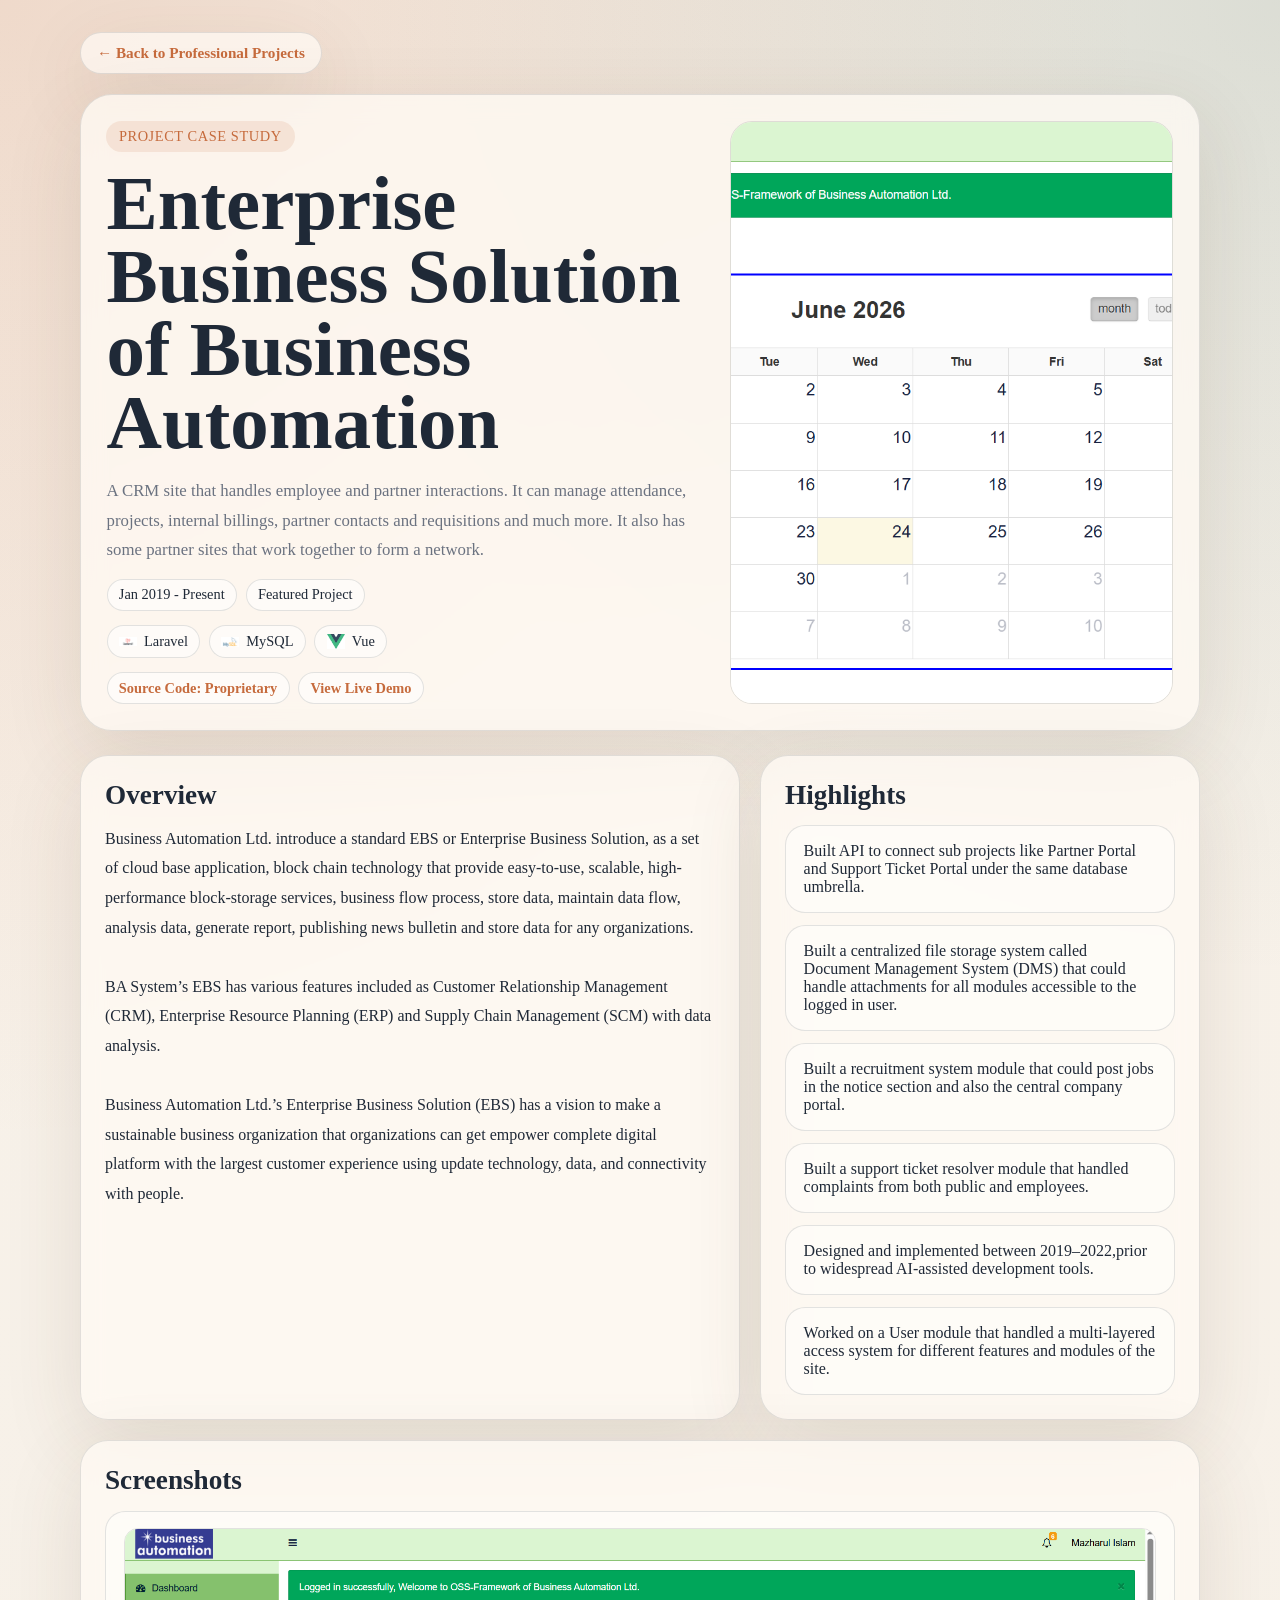
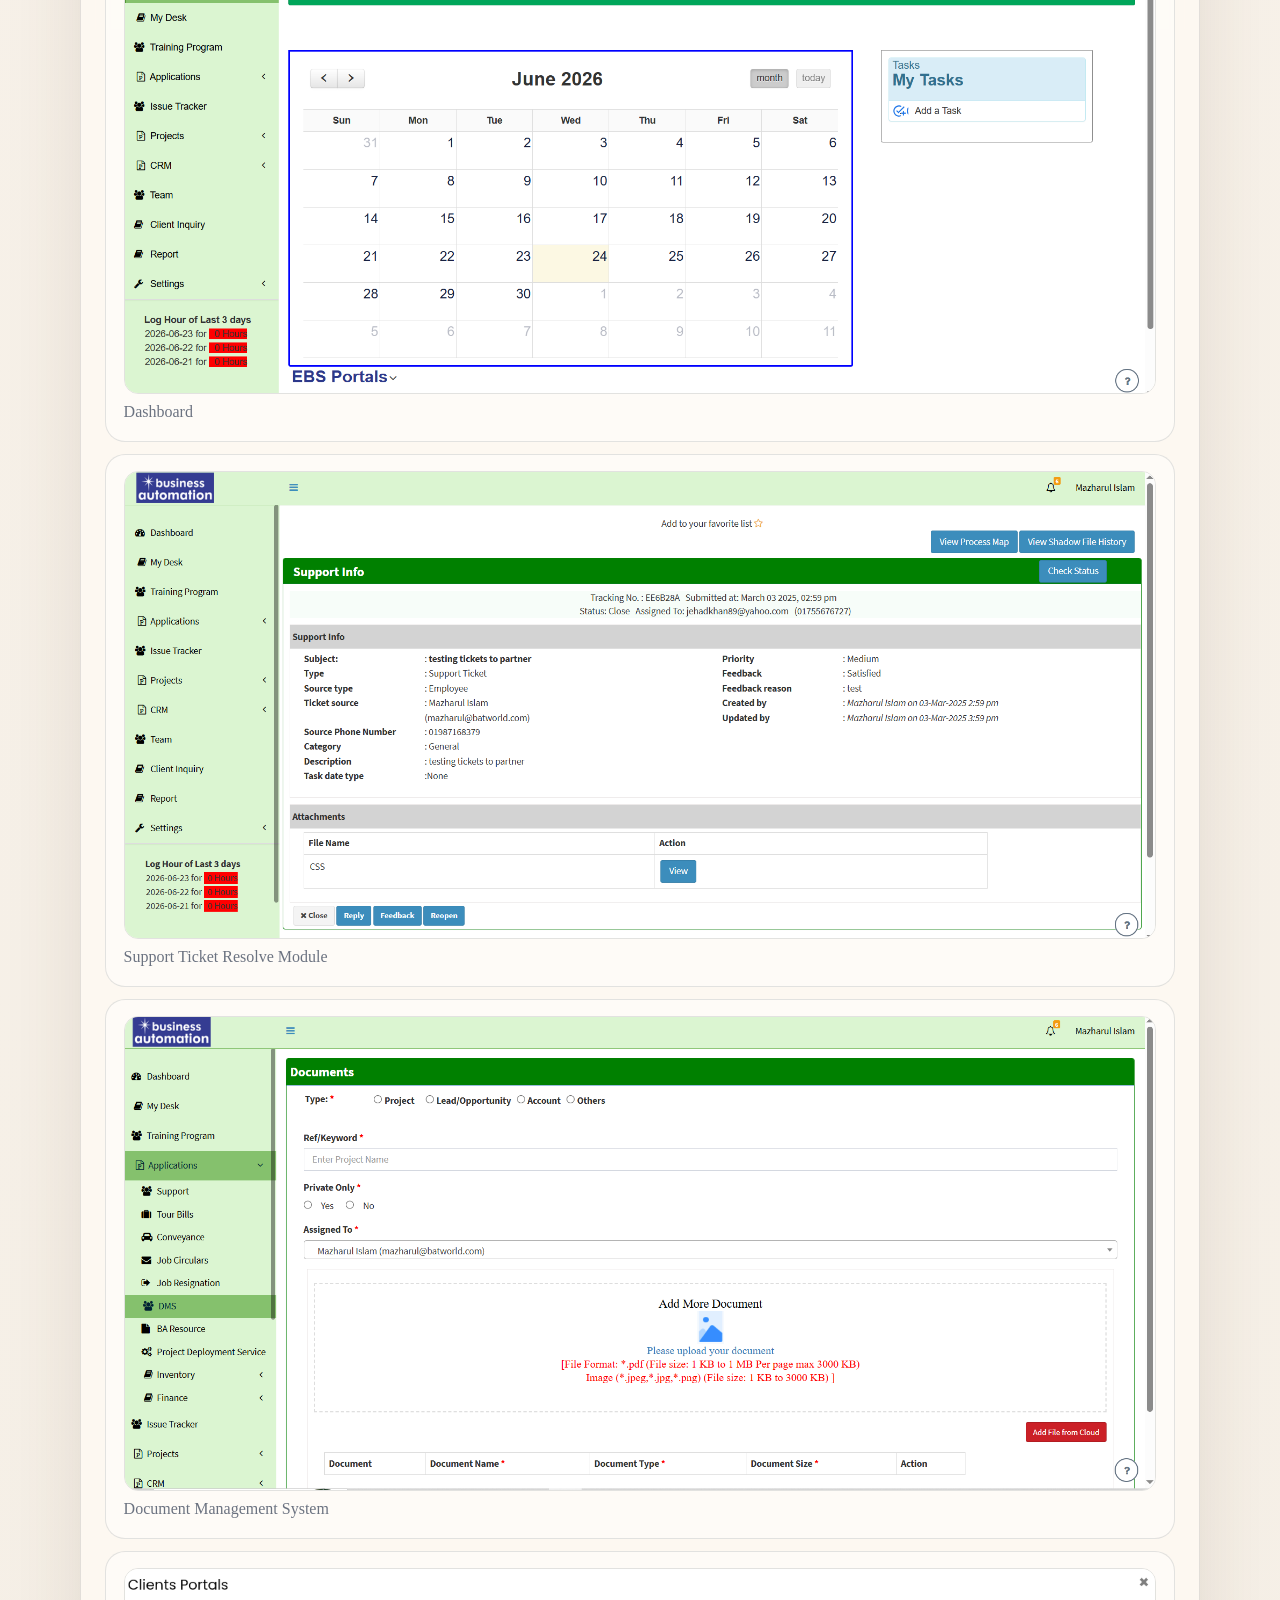
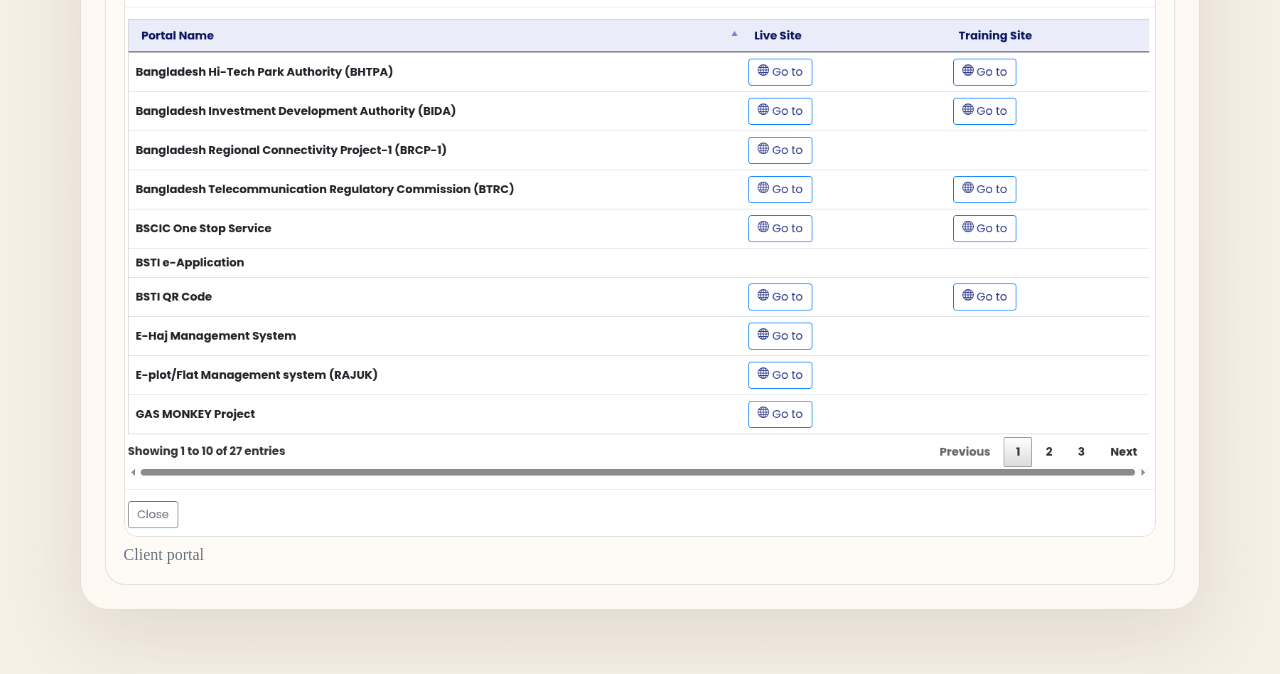
==== projects/crmpro.html @ c213a91c "add land portal" ====
<!DOCTYPE html>
<html lang="en">
<head>
    <meta charset="utf-8">
    <meta name="viewport" content="width=device-width, initial-scale=1">
    <title>Project</title>
    <link rel="icon" href="../public/favicon.ico">
    <link rel="stylesheet" href="../assets/site.css">
</head>
<body data-project-slug="crmpro">
    <div class="page-shell">
        <a class="back-link" href="../index.html#professional">← Back to Professional Projects</a>

        <section class="hero detail-hero">
            <div>
                <div class="eyebrow" id="project-eyebrow"></div>
                <h1 id="project-title"></h1>
                <p class="lead" id="project-summary"></p>

                <div class="meta-list">
                    <span class="meta-pill" id="project-period"></span>
                    <span class="meta-pill" id="project-featured">Featured Project</span>
                </div>

                <div class="tag-list" id="project-tags"></div>
                <div class="link-list" id="project-links"></div>
            </div>

            <div id="project-cover"></div>
        </section>

        <section class="content-grid project-detail-grid">
            <article class="content-card">
                <h2>Overview</h2>
                <p class="body-copy" id="project-overview"></p>
            </article>

            <aside class="content-card">
                <h2>Highlights</h2>
                <div class="highlight-list" id="project-highlights"></div>
            </aside>
        </section>

        <section class="content-card" style="margin-top: 1.25rem;">
            <h2>Screenshots</h2>
            <div class="image-grid" id="project-screenshots"></div>
        </section>
    </div>

    <script type="module" src="../assets/project.js"></script>
</body>
</html>
---- assets/site.css ----
:root {
    --bg: #f5efe6;
    --surface: rgba(255, 250, 244, 0.78);
    --surface-strong: #fffaf4;
    --text: #1f2937;
    --muted: #6b7280;
    --line: rgba(31, 41, 55, 0.12);
    --accent: #c66b3d;
    --accent-soft: rgba(198, 107, 61, 0.12);
    --shadow: 0 24px 80px rgba(84, 54, 31, 0.12);
}

* {
    box-sizing: border-box;
}

html {
    scroll-behavior: smooth;
}

body {
    margin: 0;
    min-height: 100vh;
    font-family: Georgia, "Times New Roman", serif;
    color: var(--text);
    background:
        radial-gradient(circle at top left, rgba(198, 107, 61, 0.18), transparent 28%),
        radial-gradient(circle at top right, rgba(47, 95, 83, 0.14), transparent 24%),
        linear-gradient(180deg, #f8f2ea 0%, var(--bg) 100%);
}

a {
    color: inherit;
    text-decoration: none;
}

.page-shell {
    width: min(1120px, calc(100% - 2rem));
    margin: 0 auto;
    padding: 2rem 0 4rem;
}

.topbar {
    position: sticky;
    top: 1rem;
    z-index: 10;
    display: flex;
    justify-content: center;
    margin-bottom: 2rem;
}

.topbar nav {
    display: flex;
    gap: 0.75rem;
    flex-wrap: wrap;
    justify-content: center;
    padding: 0.85rem 1rem;
    border: 1px solid var(--line);
    border-radius: 999px;
    background: rgba(255, 250, 244, 0.72);
    backdrop-filter: blur(16px);
    box-shadow: var(--shadow);
}

.topbar a,
.back-link {
    padding: 0.45rem 0.8rem;
    border-radius: 999px;
    color: var(--muted);
    font-size: 0.95rem;
}

.topbar a:hover,
.back-link:hover {
    background: var(--accent-soft);
    color: var(--text);
}

.hero,
.section-card,
.content-card {
    border: 1px solid var(--line);
    background: var(--surface);
    backdrop-filter: blur(12px);
    box-shadow: var(--shadow);
}

.hero {
    display: grid;
    grid-template-columns: 1.3fr 0.9fr;
    gap: 1.5rem;
    padding: 2rem;
    border-radius: 32px;
    margin-bottom: 1.5rem;
}

.eyebrow {
    display: inline-flex;
    align-items: center;
    gap: 0.5rem;
    margin-bottom: 1rem;
    padding: 0.45rem 0.8rem;
    border-radius: 999px;
    background: var(--accent-soft);
    color: var(--accent);
    font-size: 0.9rem;
    letter-spacing: 0.04em;
    text-transform: uppercase;
}

h1,
h2,
h3,
p {
    margin: 0;
}

h1 {
    font-size: clamp(2.6rem, 6vw, 5.2rem);
    line-height: 0.95;
    margin-bottom: 1rem;
}

.hero p,
.lead {
    max-width: 42rem;
    color: var(--muted);
    font-size: 1.05rem;
    line-height: 1.75;
}

.hero-about {
    margin-top: 1.5rem;
    padding-top: 1.25rem;
    border-top: 1px solid var(--line);
}

.hero-about h2 {
    margin-bottom: 0.75rem;
    font-size: 1.35rem;
}

.hero-panel {
    display: grid;
    gap: 1rem;
}

.panel-box {
    border: 1px dashed rgba(198, 107, 61, 0.4);
    border-radius: 24px;
    background:
        linear-gradient(135deg, rgba(198, 107, 61, 0.12), rgba(47, 95, 83, 0.08)),
        var(--surface-strong);
    min-height: 220px;
    padding: 1.25rem;
}

.hero-image {
    width: 100%;
    max-width: 300px;
    height: 300px;
    object-fit: cover;
    object-position: center top;
    border-radius: 20px;
    border: 1px solid rgba(31, 41, 55, 0.1);
    box-shadow: 0 16px 40px rgba(84, 54, 31, 0.18);
    margin-bottom: 1rem;
    margin-inline: auto;
    display: block;
}

.hero-facts {
    display: grid;
    gap: 0.65rem;
    margin-top: 0.25rem;
}

.hero-fact {
    display: block;
    padding: 0.7rem 0.85rem;
    border-radius: 14px;
    background: rgba(255, 255, 255, 0.56);
    border: 1px solid var(--line);
    font-weight: 700;
    color: var(--text);
    line-height: 1.5;
}

.content-grid {
    display: grid;
    grid-template-columns: repeat(12, 1fr);
    gap: 1.25rem;
}

.section-card,
.content-card {
    padding: 1.5rem;
    border-radius: 28px;
    min-height: 220px;
}

.section-card h2,
.content-card h2 {
    margin-bottom: 0.8rem;
    font-size: 1.7rem;
}

.span-6 {
    grid-column: span 6;
}

.span-12 {
    grid-column: span 12;
}

.link-grid,
.education-list,
.experience-list,
.project-list {
    display: grid;
    gap: 0.9rem;
    margin-top: 1rem;
}

.link-grid a {
    display: block;
    padding: 1rem 1.1rem;
    border: 1px solid var(--line);
    border-radius: 20px;
    background: rgba(255, 255, 255, 0.36);
    transition: transform 0.2s ease, border-color 0.2s ease;
}

.link-grid a:hover {
    transform: translateY(-2px);
    border-color: rgba(198, 107, 61, 0.4);
}

.contact-list {
    display: grid;
    gap: 0.75rem;
    margin-top: 1rem;
}

.skill-groups {
    display: grid;
    grid-template-columns: repeat(2, minmax(0, 1fr));
    gap: 1rem;
    margin-top: 1rem;
}

.skill-group,
.skill-item,
.experience-item,
.education-item,
.project-item,
.highlight-item,
.image-card {
    padding: 1rem 1.1rem;
    border-radius: 20px;
    border: 1px solid var(--line);
    background: rgba(255, 255, 255, 0.42);
}

.skill-group h3 {
    margin-bottom: 0.85rem;
    font-size: 1rem;
    color: var(--accent);
    letter-spacing: 0.03em;
    text-transform: uppercase;
}

.skill-item {
    display: grid;
    grid-template-columns: minmax(0, 1fr) auto;
    align-items: center;
    gap: 0.75rem;
    padding: 0.85rem 0;
    border: 0;
    border-radius: 0;
    background: transparent;
}

.skill-item + .skill-item {
    border-top: 1px solid var(--line);
}

.skill-score {
    flex-shrink: 0;
    padding: 0.35rem 0.7rem;
    border-radius: 999px;
    background: var(--accent-soft);
    color: var(--accent);
    font-size: 0.85rem;
    white-space: nowrap;
}

.education-item h3,
.experience-item h3,
.project-item h3 {
    margin-bottom: 0.35rem;
    font-size: 1.1rem;
}

.education-item h3 {
    text-transform: uppercase;
    letter-spacing: 0.03em;
}

.education-degree,
.education-meta,
.experience-meta,
.experience-reference {
    color: var(--text);
    font-weight: 700;
    line-height: 1.6;
}

.education-degree {
    margin-bottom: 0.25rem;
    text-transform: uppercase;
    letter-spacing: 0.03em;
}

.education-meta,
.experience-meta {
    margin-top: 0.25rem;
}

.experience-reference {
    margin-top: 0.85rem;
    line-height: 1.7;
}

.section-card p,
.project-meta,
.link-grid a span,
.caption,
.muted-copy {
    color: var(--muted);
    line-height: 1.7;
}

.project-list {
    grid-template-columns: 1fr;
}

.project-preview {
    width: 100%;
    height: 220px;
    margin-bottom: 0.9rem;
    border-radius: 16px;
    border: 1px solid var(--line);
    object-fit: cover;
    object-position: top center;
}

.project-item h3 a:hover {
    color: var(--accent);
}

.project-tags,
.project-links,
.meta-list,
.tag-list,
.link-list {
    display: flex;
    flex-wrap: wrap;
    gap: 0.55rem;
    margin-top: 0.9rem;
}

.project-tag,
.project-link,
.meta-pill,
.tag,
.action-link {
    display: inline-flex;
    align-items: center;
    gap: 0.45rem;
    padding: 0.4rem 0.7rem;
    border-radius: 999px;
    border: 1px solid var(--line);
    background: rgba(255, 255, 255, 0.55);
    font-size: 0.9rem;
    line-height: 1.2;
}

.project-tag img,
.tag img {
    width: 18px;
    height: 18px;
    object-fit: contain;
    flex-shrink: 0;
}

.project-link,
.action-link,
.back-link {
    color: var(--accent);
    font-weight: 700;
}

.back-link {
    display: inline-flex;
    align-items: center;
    gap: 0.4rem;
    margin-bottom: 1.25rem;
    padding: 0.7rem 1rem;
    border: 1px solid var(--line);
    border-radius: 999px;
    background: rgba(255, 250, 244, 0.72);
    box-shadow: var(--shadow);
}

.hero.detail-hero {
    grid-template-columns: 1.15fr 0.85fr;
    padding: 1.6rem;
}

.cover-image {
    width: 100%;
    height: 100%;
    min-height: 280px;
    object-fit: cover;
    border-radius: 22px;
    border: 1px solid var(--line);
}

.content-grid.project-detail-grid {
    grid-template-columns: 1.2fr 0.8fr;
}

.body-copy {
    color: var(--text);
    line-height: 1.85;
    white-space: pre-line;
}

.highlight-list,
.image-grid {
    display: grid;
    gap: 0.75rem;
    margin-top: 0.9rem;
}

.image-card img {
    width: 100%;
    border-radius: 14px;
    border: 1px solid var(--line);
    object-fit: cover;
}

.empty-state,
.empty-note {
    margin-top: 1rem;
    padding: 1rem 1.1rem;
    border: 1px dashed rgba(198, 107, 61, 0.35);
    border-radius: 20px;
    color: var(--muted);
    background: rgba(255, 255, 255, 0.28);
}

.contact-list div {
    padding: 0.9rem 1rem;
    border-radius: 18px;
    background: rgba(255, 255, 255, 0.4);
    border: 1px solid var(--line);
    color: var(--muted);
}

footer {
    padding: 1.5rem 0 0;
    text-align: center;
    color: var(--muted);
    font-size: 0.95rem;
}

@media (max-width: 900px) {
    .hero,
    .hero.detail-hero,
    .content-grid,
    .content-grid.project-detail-grid,
    .skill-groups {
        grid-template-columns: 1fr;
    }

    .span-6,
    .span-12 {
        grid-column: auto;
    }
}

@media (max-width: 640px) {
    .page-shell {
        width: min(100% - 1rem, 1120px);
        padding-top: 1rem;
    }

    .topbar {
        top: 0.5rem;
        margin-bottom: 1rem;
    }

    .topbar nav {
        border-radius: 24px;
    }

    .hero,
    .section-card,
    .content-card {
        padding: 1.2rem;
        border-radius: 24px;
    }
}
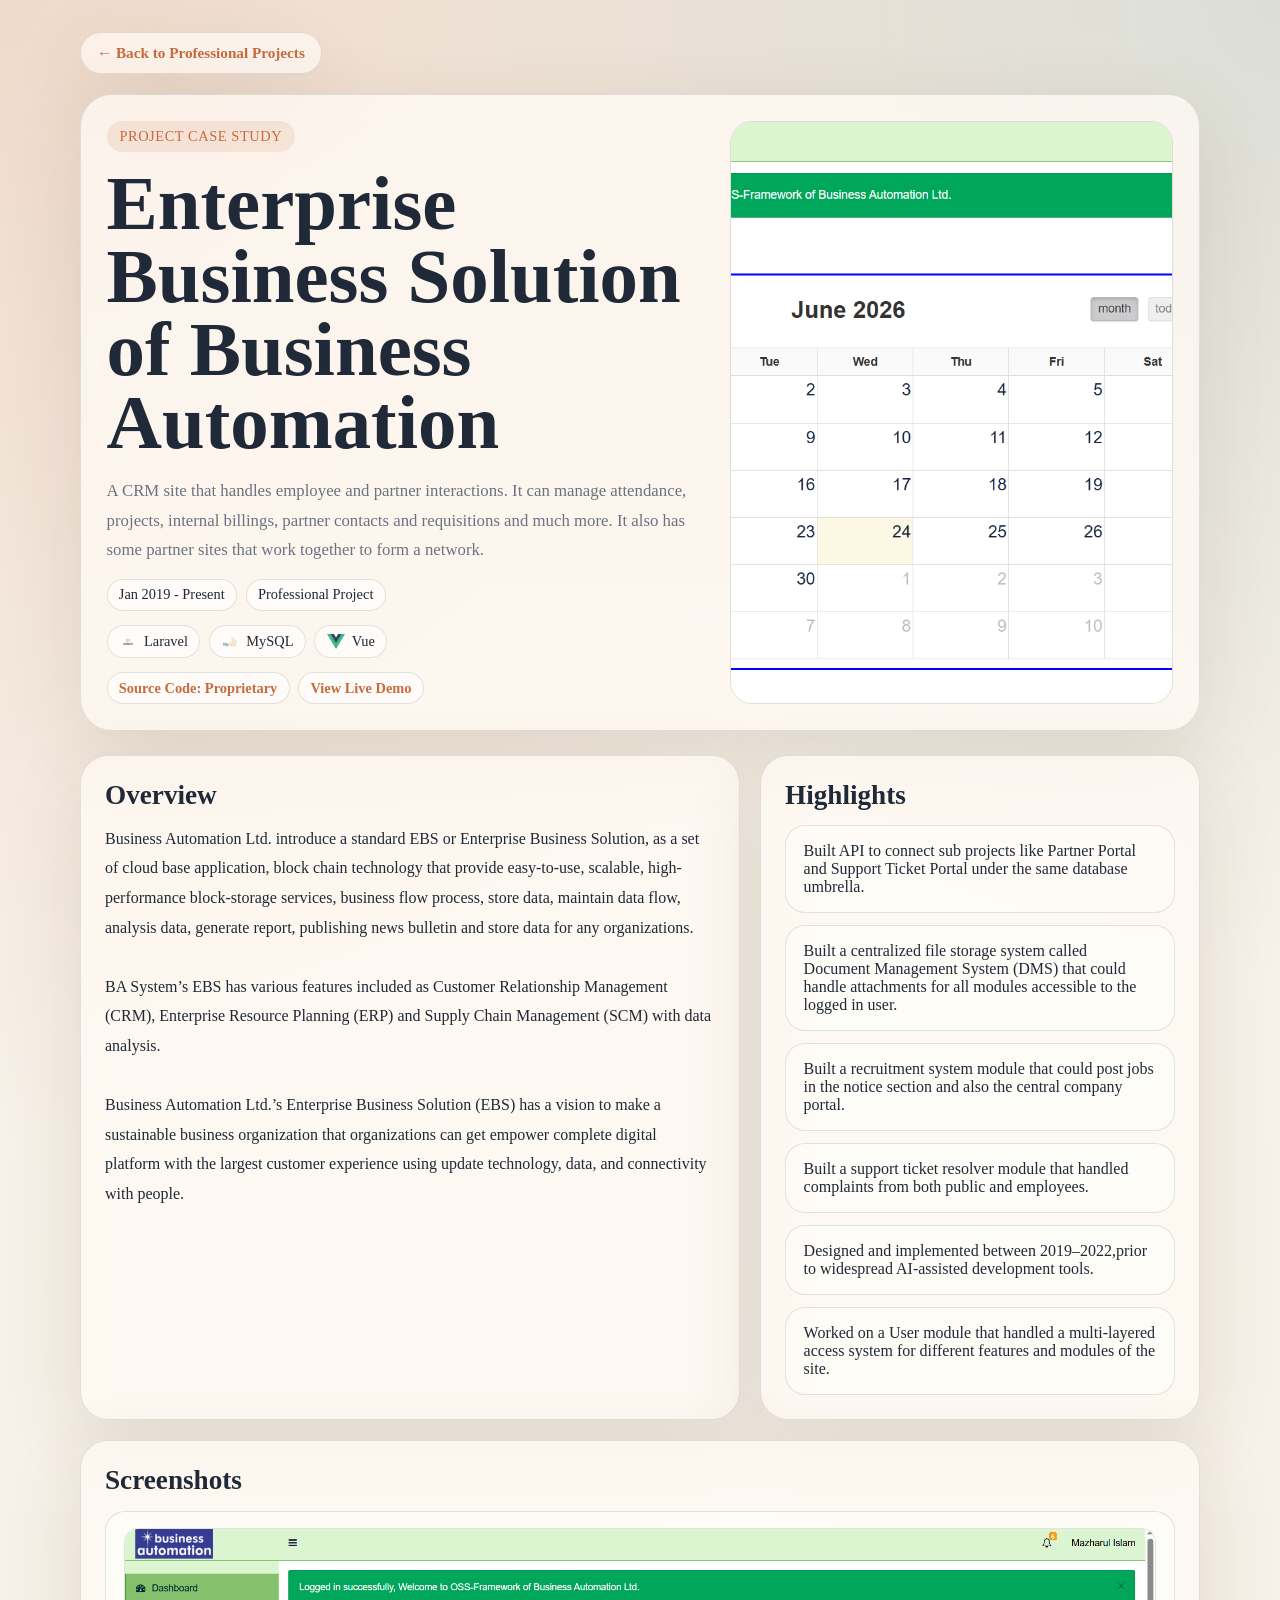
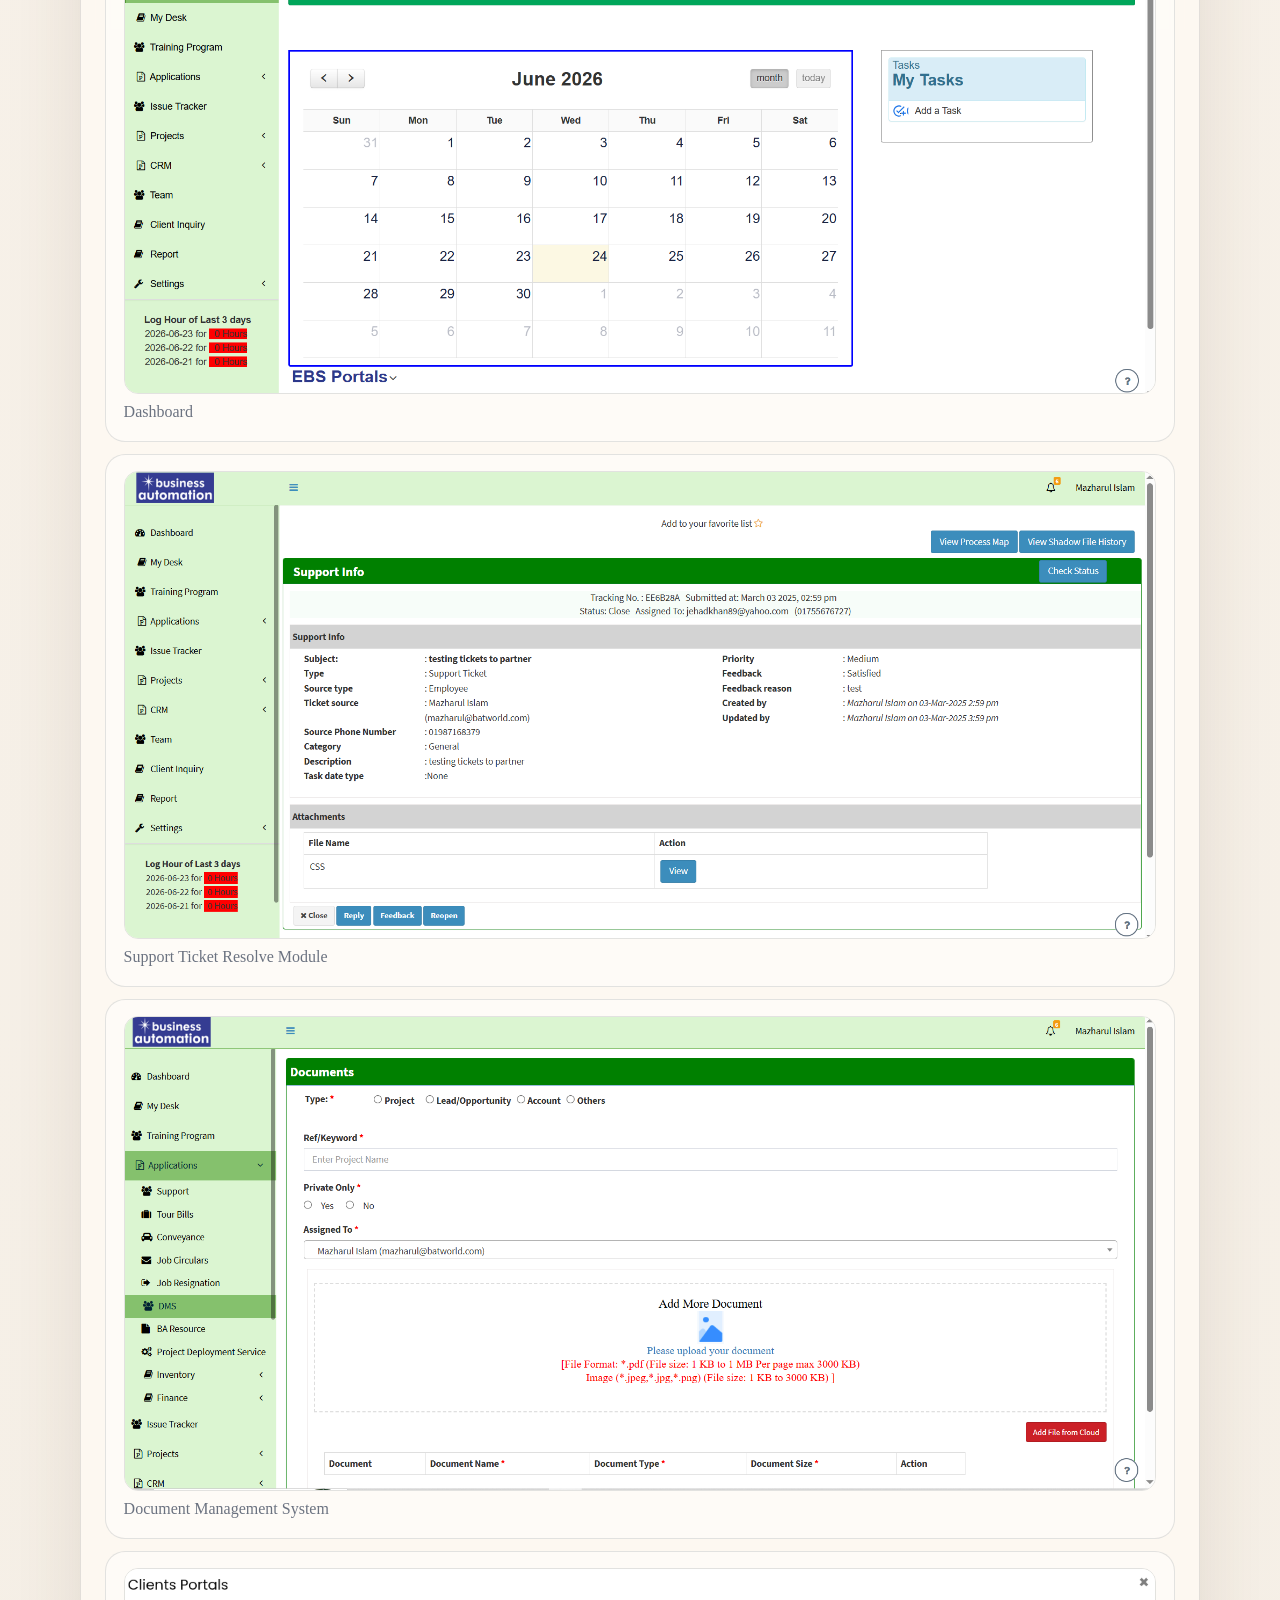
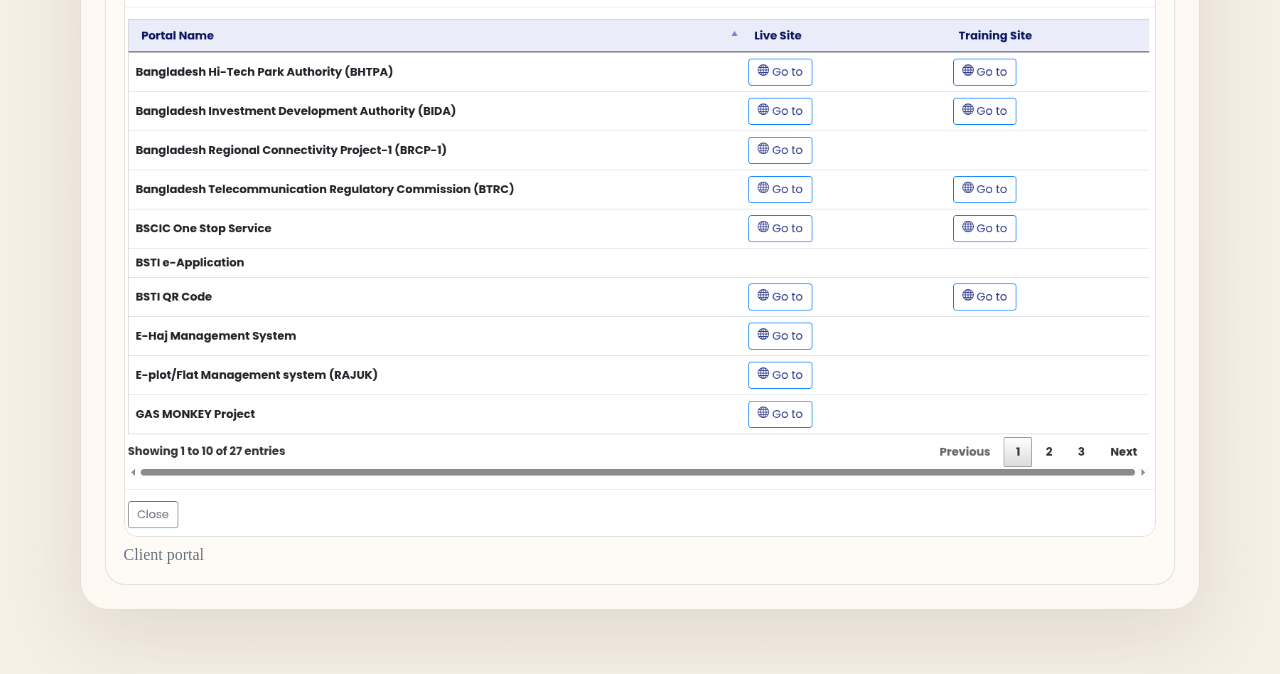
==== commit 4c47ef71: "add payrules" ====
--- a/projects/crmpro.html
+++ b/projects/crmpro.html
@@ -19,7 +19,7 @@
 
                 <div class="meta-list">
                     <span class="meta-pill" id="project-period"></span>
-                    <span class="meta-pill" id="project-featured">Featured Project</span>
+                    <span class="meta-pill" id="project-featured">Professional Project</span>
                 </div>
 
                 <div class="tag-list" id="project-tags"></div>
